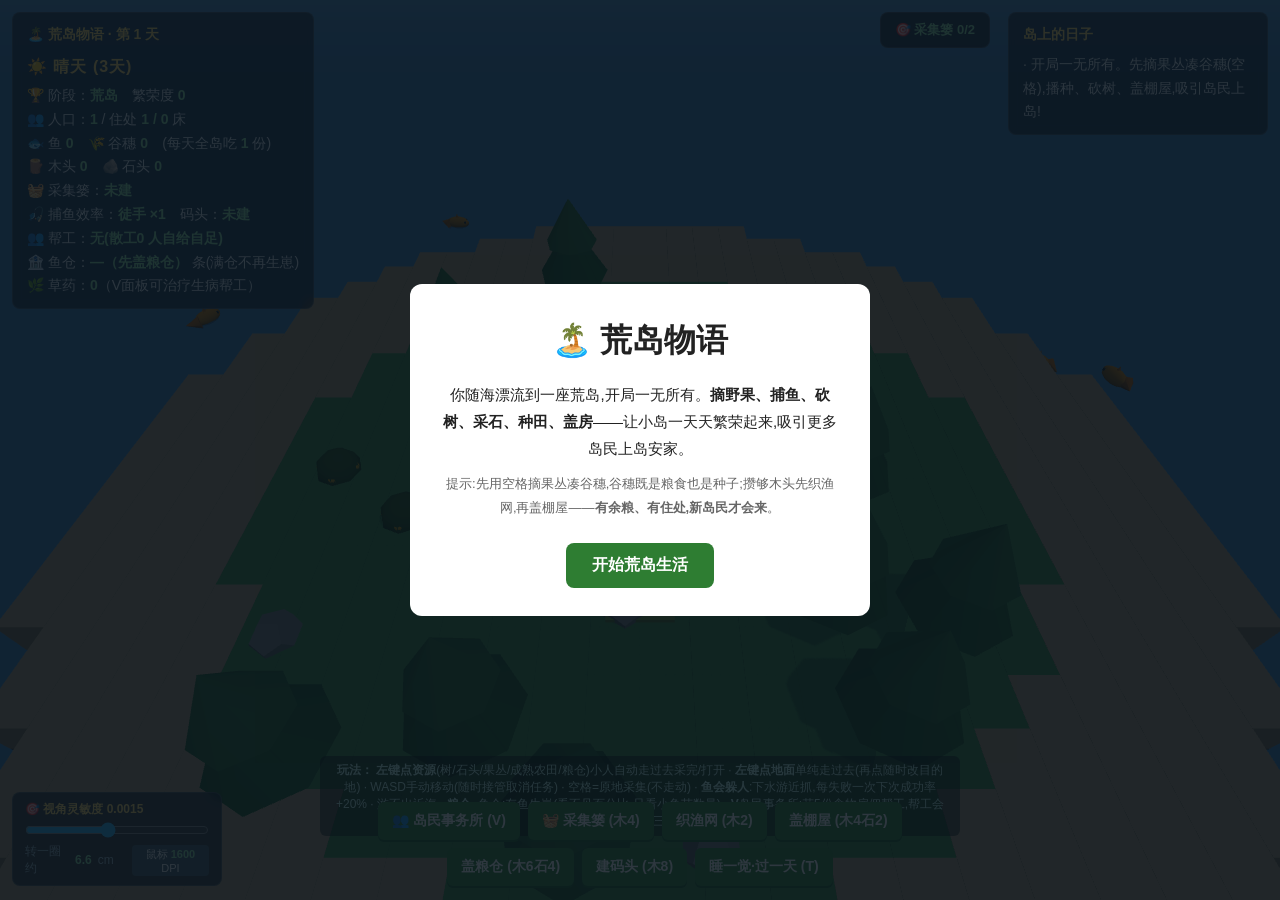
==== island-economy/index.html @ 410d133c "feat(P2): 冶炼系统+钢制工具+商船+效率倍率 - smeltIron():铁矿石1+木2→精炼铁1 - craftSteelTool():精炼铁2→钢制工具(钢斧/钢镐/钢锄) - buil" ====
<!DOCTYPE html>
<html lang="zh-CN" data-page-node-id="uyxpE35XHdngleNzmuBm0w">
<head data-page-node-id="c6QTFTGDN1YQwRLBaJmxjw">
  <meta charset="UTF-8" data-page-node-id="eoYrvE4d1H3pFWW1XKWWE3" />
  <meta name="viewport" content="width=device-width, initial-scale=1.0" data-page-node-id="ZfPKiRB8HWVICurpw5uVSY" />
  <title>荒岛物语 · 小岛养成</title>
  <link rel="stylesheet" href="./style.css" data-page-node-id="MeuStbSvvYtljhNbeNqvCf" />
  <script type="importmap">
  {
    "imports": {
      "three": "./vendor/three.module.js"
    }
  }
  </script>
</head>
<body data-page-node-id="25zAnwmyFNnLw564Z4aezJ">
  <div id="app" data-page-node-id="ybYbMwVtkrEk8MuvhRfeWJ"></div>

  <!-- 准星 -->
  <div id="crosshair" data-page-node-id="pL9DyzaEfBgqDQRH4RYxlq">+</div>

  <!-- 准星交互提示 -->
  <div id="prompt" data-page-node-id="6Osdzj1segw6hKDJUFm4vz"></div>

  <!-- 左上：状态 -->
  <div id="hud" data-page-node-id="9iVJO5zWar3GVr1piO63Q9">
    <div class="title" data-page-node-id="ztVAPMHyNIR1Ydi94kbwNe">🏝️ 荒岛物语 · 第 <span id="day" data-page-node-id="h8lsKcKrKgkJreYkICjfll">1</span> 天</div>
    <div class="row weather-row"><span id="weather">☀️ 晴天 (3天)</span></div>
    <div class="row" data-page-node-id="qZnVz9vQ9X8PALiKB7fBid">🏆 阶段：<b id="tier" data-page-node-id="SFKZgWLhSNCWrqSIMGwCc2">荒岛</b>　繁荣度 <b id="prosperity" data-page-node-id="Nx1dsQhFAHxOeH48akDnEB">0</b></div>
    <div class="row" data-page-node-id="58FVE1nXzScjstX5213RCD">👥 人口：<b id="pop" data-page-node-id="4WSGxugR2K7on4qVZNnUQH">1</b> / 住处 <b id="house" data-page-node-id="3ZB3b3etBeNXfcSRALYrk4">0</b> 床</div>
    <div class="row" data-page-node-id="a2B4KUFOaJVN9yNYikxA0O">🐟 鱼 <b id="fish" data-page-node-id="eiC4AdQjZiuwT9jJfHbDik">0</b>　🌾 谷穗 <b id="grain" data-page-node-id="AcNoOictNJGyuDLRmLzG9v">0</b>　(每天全岛吃 <b id="eats" data-page-node-id="biBLcgrTFou1Sku0yT63lh">1</b> 份)</div>
    <div class="row" data-page-node-id="lCoAC8CaoiBBWI81cXLTFr">🪵 木头 <b id="wood" data-page-node-id="GAzVdyk6LqxAZlHOcqbnmV">0</b>　🪨 石头 <b id="stone" data-page-node-id="wtohjxpgUTtwzd0wCCb4vf">0</b></div>
    <div class="row">🧺 采集篓：<b id="baskets">未建</b></div>
    <div class="row" data-page-node-id="RDJYIzs3byvAFTcRBZe7AI">🎣 捕鱼效率：<b id="net" data-page-node-id="XzeNt9gC7QT3YzHlMtzF2A">徒手 ×1</b>　码头：<b id="dock" data-page-node-id="hWzOAmMVqg0MMs1TrJ7VZc">未建</b></div>
    <div class="row" data-page-node-id="RPGo1LCAFM2m4crep3QC6H">👥 帮工：<b id="workers" data-page-node-id="pkGdfigk8OkbLRNRedBQCm">无</b></div>
    <div class="row" data-page-node-id="p5WyQQECQ49vHu0eaOm5SC">🏦 鱼仓：<b id="savings" data-page-node-id="ToUfB5rCVjKeoFDqPPP3kg">0</b> 条(满仓不再生崽)</div>
    <div class="row">🌿 草药：<b id="herbs">0</b>（V面板可治疗生病帮工）</div>
    <div class="row" id="ironInfo" style="display:none">⛏️ 碎片0/3 铁矿0</div>
  </div>

  <!-- 右上：日志 -->
  <div id="logbox" data-page-node-id="L6f1YS3rswFbDHQNbbjzxQ"><div class="title" data-page-node-id="AIMREiqJSPdtjAwmLyfIat">岛上的日子</div><div id="log" data-page-node-id="8a3jNRyW8Q2epBcfuKsuZh"></div></div>

  <!-- 目标追踪 -->
  <div id="goalPanel">
    <div id="goalCurrent" title="点击展开科技树">🎯 <span id="goalText">加载中...</span></div>
    <div id="goalTree" class="hidden"></div>
  </div>

  <!-- 岛民事务所(V) -->
  <div id="workerPanel" class="hidden" data-page-node-id="mC3L4N9H68oxlTnRXvCdG6">
    <div class="title" data-page-node-id="6Qy41OkA6AnIm2TEUugZGL">👥 岛民事务所</div>
    <div class="row" data-page-node-id="NF7qNUVL9dc8VhGKwFUAFM">人口 <b id="wpPop" data-page-node-id="22zebF2ZJpCGMRZ3Ta6ksp">1</b>　闲散岛民 <b id="wpIdle" data-page-node-id="Q9qqWS3RR6ZHF4Ro0UxawN">0</b></div>
    <div class="tip" data-page-node-id="Kb0FJRSN7D3TEFSUoQgq0r">安家费 5 份食物(鱼优先、谷穗可补)· 签约即上工<br data-page-node-id="StWh3AQEYuxhzvJy0asg0n">渔夫四六分成 / 农夫种收 4 田 / 樵夫矿工管饭换资源</div>
    <div id="wpHire" data-page-node-id="zuXqs97d0n2NWswDrJCDX4"></div>
    <div id="wpList" data-page-node-id="RuIwPK0qrmFDcHnP9zWiIC"></div>
  </div>

  <!-- 鱼仓面板(粮仓建成后可点开 / 空格对准粮仓也可) -->
  <div id="granaryPanel" class="hidden" data-page-node-id="iAxxkn520cqTLaNaPHZiG1">
    <div class="title" data-page-node-id="SgRCRgHTgrfRnVzE05BmbK">🏦 鱼仓</div>
    <div class="tip" data-page-node-id="Hu6o23mcKD5nTU4HQCzYwS">把鱼存进来,鱼仓会用小鱼崽报答你。<br data-page-node-id="yiAQytGPBlqYsLiXvjTdfl">岛上鱼少时生崽快,鱼多时慢——这是鱼仓的脾气。</div>
    <div class="gp-row" data-page-node-id="AjfAj6PQhdgsNYAbAOEfem"><span data-page-node-id="wpFGAANZDC74jYnrCdIhFA">📦 库存鱼</span><b id="gpFish" data-page-node-id="n78eqm3fmaIkCVykubZDKU">0</b></div>
    <div class="gp-row" data-page-node-id="4AdSVvbb3uDYkpSTwcSGpc"><span data-page-node-id="9DI2hxdIHOKFax6r0onSEq">🐟 仓内鱼</span><b id="gpSavings" data-page-node-id="TBfBLDOovQE4HrHzsvbwmp">0</b></div>
    <div class="gp-row" data-page-node-id="bIXuH4fAhdYAFJbcjNAuIx"><span data-page-node-id="HhJ5aKYxMLywR1kmkdUvUu">🌱 当前生崽速度</span><b id="gpRate" data-page-node-id="OI58InHByVGpG9qn45zkiY">20%</b>/天</div>
    <div class="gp-hint" id="gpHint" data-page-node-id="BC774JEFySZurRxXVN1fFR">🐟 鱼仓生崽正常,长期来看存鱼比吃鱼攒多</div>
    <input id="granaryInput" type="number" min="1" placeholder="数量" data-page-node-id="4D9Ya9zAsSzUHUvgh9GJIT" />
    <div class="gp-btns" data-page-node-id="HGXUdrklBidu8JTlffE0Rv">
      <button id="gpDeposit" class="gp-deposit" data-page-node-id="TIGdN4sVsYOq28DuYpLIkY">📥 存入</button>
      <button id="gpWithdraw" class="gp-withdraw" data-page-node-id="5PbFkQDUNg59vF0R7mDHQL">📤 取出</button>
      <button id="gpClose" data-page-node-id="O7UVvHngTWu3akkvj4dUo9">关闭 (Esc)</button>
    </div>
  </div>

  <!-- 底部：建造与过天 -->
  <div id="bar" data-page-node-id="pBx1eifuBDkijBw3rf419R">
    <button id="bWork" data-page-node-id="O26VNgVGAIsvZu1Hb4Le09">👥 岛民事务所 (V)</button>
    <button id="bBasket" title="每天自动采集1~2份野生根茎">🧺 采集篓 (木4)</button>
    <button id="bNet" data-page-node-id="hbYbJzXrYWkndV5P1ckoxX">织渔网 (木2)</button>
    <button id="bHut" data-page-node-id="dVeFMDE2KIJHtVILLTTUWQ">盖棚屋 (木4石2)</button>
    <button id="bGranary" data-page-node-id="AkJppXOQfRAiOPqpKgBi6c">盖粮仓 (木6石4)</button>
    <button id="bDock" data-page-node-id="dtXg4Xde2cwRULgWhu4LR4">建码头 (木8)</button>
    <button id="bBoat" style="display:none" title="木30石10">⛵ 造船</button>
    <button id="bDeepFish" style="display:none" title="深海钓鱼获取铁矿石碎片">🎣 深海钓鱼</button>
    <button id="bSail" style="display:none" title="WASD驾驶船探索大海,发现新岛屿">⛵ 出海探索</button>
    <button id="bWorkbench" style="display:none" title="木10石6铁3">🔨 工具台</button>
    <button id="bWell" style="display:none" title="石8铁2">💧 水井</button>
    <button id="bFurnace" style="display:none" title="石10铁5">🔥 冶炼炉</button>
    <button id="bSmelt" style="display:none" title="铁矿1+木2→精炼铁">🔥 冶炼</button>
    <button id="bTrader" style="display:none" title="精炼铁5木50">🚢 商船</button>
    <button id="bSteelTools" style="display:none" title="精炼铁2打造钢制工具">⚒️ 钢制工具</button>
    <button id="bDay" data-page-node-id="qsFqEba2uCA8PSgqCViCNs">睡一觉·过一天 (T)</button>
  </div>

  <!-- 左下：视角灵敏度 -->
  <div id="sensbox" data-page-node-id="91IdBfkhy2W5TFT7Doo9hN">
    <div class="srow" data-page-node-id="vWhqCeHCoBY8ofFd3XF0Mr">🎯 视角灵敏度 <b id="sensVal" data-page-node-id="NlFM03n780EBKekP4dlQ4Y">0.0015</b></div>
    <input id="sensSlider" type="range" min="3" max="30" step="1" value="15" data-page-node-id="nf0FWc1Y3XUhT4vWDFVOFJ" />
    <div class="stip" data-page-node-id="fguGpI14XnS5XhjZPsOkfG">转一圈约 <b id="sensCm" data-page-node-id="s8Mh0ep6lQFOMJgp8guxby">6.6</b> cm　<button id="sensDpiBtn" data-page-node-id="AEr05mqyul3o1ux7ueHmKB">鼠标 <b id="sensDpi" data-page-node-id="DxgFwF8LmYa29QA118DfEe">1600</b> DPI</button></div>
  </div>

  <!-- 帮助 -->
  <div id="help" data-page-node-id="FfPviSg8j8GJyqLiDE3vWF">
    <b data-page-node-id="km8vcfrQtpebhUUPeKoWBh">玩法：</b> <b data-page-node-id="YLcnP6QdybyUWfNAwNvxqX">左键点资源</b>(树/石头/果丛/成熟农田/粮仓)小人自动走过去采完/打开 · <b data-page-node-id="DB6DELTki5mbiTQetq8g2J">左键点地面</b>单纯走过去(再点随时改目的地) ·
    WASD手动移动(随时接管取消任务) · 空格=原地采集(不走动) ·
    <b data-page-node-id="4xjgMtYAlQWtHP4mS6zLiZ">鱼会躲人</b>:下水游近抓,每失败一次下次成功率+20% · 游不出近海 ·
    <b data-page-node-id="s8E15CdEMuM8kmM6pPsTuo">粮仓</b>=鱼仓:存鱼生崽(看不见百分比,只看小鱼苗数量) ·
    <b data-page-node-id="bcPWBSfuj6qkmE2Q098xOq">V</b>岛民事务所:花5份食物雇佣帮工,帮工会走到工作点干活 · C第三人称 · T过一天
  </div>

  <!-- 开场遮罩 -->
  <div id="overlay" data-page-node-id="350uAwC9JVygJ6x2CRJVIf">
    <div class="card" data-page-node-id="fDqKqD2W2xTp5ZNUv0DAtg">
      <h1 data-page-node-id="lOt3FJe2vEcRXloK7EdwiO">🏝️ 荒岛物语</h1>
      <p data-page-node-id="wsZU4wCYXBMTGUqA2KT3Ah">你随海漂流到一座荒岛,开局一无所有。<b data-page-node-id="UYNClXHtMdNcmjfDD5FOZ3">摘野果、捕鱼、砍树、采石、种田、盖房</b>——让小岛一天天繁荣起来,吸引更多岛民上岛安家。</p>
      <p class="small" data-page-node-id="JehhhPXPz4DbeOa551nIRw">提示:先用空格摘果丛凑谷穗,谷穗既是粮食也是种子;攒够木头先织渔网,再盖棚屋——<b data-page-node-id="mfhY6kAP7rQGKfiN5lVKxc">有余粮、有住处,新岛民才会来</b>。</p>
      <button id="startBtn" data-page-node-id="RXfdYHyz8h56PVbsdw55Tf">开始荒岛生活</button>
    </div>
  </div>

  <!-- 昼夜过渡动画 -->
  <div id="dayNightOverlay">
    <div id="dnMoon">🌙</div>
    <div id="dnZzz">💤 Z Z Z</div>
    <div id="dnSun">☀️</div>
    <div id="dnDayNum">第 1 天</div>
  </div>

  <!-- 触控设备控制 -->
  <div id="touchControls">
    <div id="joystickArea"><div id="joystickKnob"></div></div>
    <div id="touchBtns">
      <button id="tbAction" title="互动">✋</button>
      <button id="tbV" class="small" title="岛民事务所">👥</button>
      <button id="tbC" class="small" title="切换视角">🎥</button>
      <button id="tbT" class="small" title="过一天">💤</button>
    </div>
  </div>

  <script type="module" src="./src/main.js?v=36"></script>
</body>
</html>
---- island-economy/style.css ----
* { margin: 0; padding: 0; box-sizing: border-box; }
html, body { height: 100%; overflow: hidden; font-family: "Microsoft YaHei", sans-serif; }
#app { position: fixed; inset: 0; }
canvas { display: block; }

#crosshair {
  position: fixed; left: 50%; top: 50%; transform: translate(-50%, -50%);
  color: #fff; font-size: 24px; text-shadow: 0 0 3px #000; pointer-events: none; z-index: 5;
}

#prompt {
  position: fixed; left: 50%; top: 56%; transform: translateX(-50%);
  color: #ffe082; font-size: 15px; font-weight: bold; text-shadow: 0 1px 3px #000;
  pointer-events: none; z-index: 6;
}

#hud, #logbox {
  position: fixed; top: 12px; background: rgba(20, 30, 40, 0.72); color: #e8f0f5;
  padding: 10px 14px; border-radius: 8px; font-size: 14px; line-height: 1.7; z-index: 10;
  backdrop-filter: blur(4px); border: 1px solid rgba(255,255,255,0.12);
}
#hud { left: 12px; min-width: 240px; }
.weather-row { font-size: 16px; font-weight: bold; color: #ffd766; margin-bottom: 4px; letter-spacing: 1px; }
#logbox { right: 12px; width: 260px; }
.title { font-weight: bold; margin-bottom: 6px; color: #ffd766; }
.row b { color: #8fe3a0; }

#bar {
  position: fixed; bottom: 14px; left: 50%; transform: translateX(-50%);
  display: flex; gap: 8px; z-index: 10; flex-wrap: wrap; justify-content: center;
}
#bar button {
  background: #2e7d32; color: #fff; border: none; padding: 10px 14px; border-radius: 6px;
  font-size: 14px; cursor: pointer; font-weight: bold; box-shadow: 0 2px 0 #1b5e20;
}
#bar button:hover { background: #388e3c; }
#bar button:active { transform: translateY(2px); box-shadow: none; }

#help {
  position: fixed; bottom: 64px; left: 50%; transform: translateX(-50%);
  background: rgba(0,0,0,0.5); color: #cfe; font-size: 12px; padding: 6px 12px;
  border-radius: 6px; max-width: 92vw; text-align: center; z-index: 9;
}

#overlay {
  position: fixed; inset: 0; background: rgba(10,20,30,0.85); z-index: 50;
  display: flex; align-items: center; justify-content: center;
}
#overlay .card {
  background: #fff; color: #222; max-width: 460px; padding: 28px 32px; border-radius: 12px;
  text-align: center; line-height: 1.8;
}
#overlay h1 { margin-bottom: 12px; }
#overlay p { font-size: 15px; margin-bottom: 10px; }
#overlay .small { font-size: 13px; color: #666; }
#overlay button {
  margin-top: 14px; background: #2e7d32; color: #fff; border: none; padding: 12px 26px;
  border-radius: 8px; font-size: 16px; cursor: pointer; font-weight: bold;
}
#overlay.hidden { display: none; }

/* 视角灵敏度(左下) */
#sensbox {
  position: fixed; bottom: 14px; left: 12px; width: 210px;
  background: rgba(20, 30, 40, 0.78); color: #e8f0f5; padding: 8px 12px;
  border-radius: 8px; font-size: 12px; z-index: 10;
  backdrop-filter: blur(4px); border: 1px solid rgba(255,255,255,0.12);
}
#sensbox .srow { font-weight: bold; color: #ffd766; margin-bottom: 4px; }
#sensbox input[type=range] { width: 100%; cursor: pointer; accent-color: #29b6f6; }
#sensbox .stip { color: #9fb8c6; margin-top: 2px; display: flex; align-items: center; gap: 6px; }
#sensbox .stip b { color: #8fe3a0; }
#sensbox button {
  background: #455a64; color: #fff; border: none; padding: 2px 6px;
  border-radius: 4px; font-size: 11px; cursor: pointer;
}
#sensbox button:hover { background: #546e7a; }

/* 岛民事务所 */
#workerPanel {
  position: fixed; top: 285px; right: 12px; width: 260px;
  background: rgba(20, 30, 40, 0.82); color: #e8f0f5; padding: 10px 14px;
  border-radius: 8px; font-size: 13px; line-height: 1.7; z-index: 11;
  backdrop-filter: blur(4px); border: 1px solid rgba(255,255,255,0.12);
}
#workerPanel.hidden { display: none; }
#workerPanel .tip { color: #9fb8c6; font-size: 12px; margin: 4px 0 8px; }
#wpHire { display: grid; grid-template-columns: 1fr 1fr; gap: 6px; margin-bottom: 8px; }
#wpHire button {
  background: #1565c0; color: #fff; border: none; padding: 7px 4px; border-radius: 6px;
  font-size: 12px; cursor: pointer; font-weight: bold; display: flex; flex-direction: column; align-items: center; gap: 2px;
}
#wpHire button:hover:not(:disabled) { background: #1976d2; }
#wpHire button:disabled { background: #455a64; color: #90a4ae; cursor: not-allowed; }
#wpHire .cost { font-size: 11px; font-weight: normal; color: #bbdefb; }
#wpHire button:disabled .cost { color: #90a4ae; }
#wpList .wrow {
  display: flex; justify-content: space-between; align-items: center;
  padding: 3px 0; border-top: 1px dashed rgba(255,255,255,0.15);
}
#wpList .wrow button {
  background: #8d6e63; color: #fff; border: none; padding: 3px 10px;
  border-radius: 4px; font-size: 12px; cursor: pointer;
}
#wpList .wrow button:hover { background: #a1887f; }
#wpList .empty { color: #90a4ae; font-size: 12px; }

/* 鱼仓面板(居中弹窗,与岛民事务所风格统一但更大) */
#granaryPanel {
  position: fixed; top: 50%; left: 50%; transform: translate(-50%, -50%);
  width: 320px; background: rgba(20, 30, 40, 0.92); color: #e8f0f5;
  padding: 14px 18px; border-radius: 12px; font-size: 13px; line-height: 1.7;
  z-index: 20; backdrop-filter: blur(6px);
  border: 1px solid rgba(255,255,255,0.18);
  box-shadow: 0 8px 32px rgba(0,0,0,0.4);
}
#granaryPanel.hidden { display: none; }
#granaryPanel .tip { color: #9fb8c6; font-size: 12px; margin: 4px 0 12px; }
#granaryPanel .gp-row {
  display: flex; justify-content: space-between; align-items: center;
  padding: 4px 0; border-top: 1px dashed rgba(255,255,255,0.15);
}
#granaryPanel .gp-row:first-of-type { border-top: none; }
#granaryPanel .gp-row b { color: #ffd766; font-size: 15px; }
#granaryPanel .gp-hint {
  margin: 10px 0; padding: 6px 10px; background: rgba(255, 215, 102, 0.12);
  border-left: 3px solid #ffd766; border-radius: 4px; font-size: 12px; color: #ffe082;
}
#granaryPanel input[type=number] {
  width: 100%; padding: 8px 10px; margin: 8px 0 4px;
  background: rgba(255,255,255,0.08); color: #e8f0f5; border: 1px solid rgba(255,255,255,0.18);
  border-radius: 6px; font-size: 14px; box-sizing: border-box;
}
#granaryPanel input[type=number]:focus { outline: 2px solid #42a5f5; }
#granaryPanel .gp-btns { display: flex; gap: 6px; margin-top: 10px; }
#granaryPanel .gp-btns button {
  flex: 1; padding: 8px; border: none; border-radius: 6px;
  font-size: 13px; cursor: pointer; font-weight: bold;
}
#granaryPanel .gp-deposit { background: #1565c0; color: #fff; }
#granaryPanel .gp-deposit:hover { background: #1976d2; }
#granaryPanel .gp-withdraw { background: #ef6c00; color: #fff; }
#granaryPanel .gp-withdraw:hover { background: #f57c00; }
#granaryPanel #gpClose { background: #455a64; color: #fff; flex: 0 0 90px; }
#granaryPanel #gpClose:hover { background: #546e7a; }

/* ==================== 目标追踪 ==================== */
#goalPanel {
  position: fixed; top: 12px; right: 290px;
  background: rgba(20, 30, 40, 0.85); color: #e8f0f5;
  padding: 8px 14px; border-radius: 8px; font-size: 13px; z-index: 10;
  backdrop-filter: blur(4px); border: 1px solid rgba(255,255,255,0.12);
  max-width: 220px; cursor: pointer;
}
#goalPanel:hover { border-color: rgba(255,215,102,0.5); }
#goalCurrent { font-weight: bold; color: #ffd766; }
#goalCurrent span { color: #8fe3a0; }
#goalTree {
  margin-top: 8px; padding-top: 8px; border-top: 1px dashed rgba(255,255,255,0.15);
  max-height: 300px; overflow-y: auto;
}
#goalTree.hidden { display: none; }
.tech-node {
  display: flex; justify-content: space-between; align-items: center;
  padding: 4px 0; font-size: 12px; gap: 8px;
}
.tech-node .tech-name { font-weight: bold; min-width: 60px; }
.tech-node .tech-desc { color: #9fb8c6; flex: 1; }
.tech-node .tech-status { font-size: 11px; min-width: 50px; text-align: right; }
.tech-done { color: #8fe3a0; }
.tech-active { color: #ffd766; }
.tech-locked { color: #546e7a; }
.tech-phase { font-size: 10px; color: #546e7a; margin-top: 6px; padding-top: 4px; border-top: 1px solid rgba(255,255,255,0.05); }

/* ==================== 昼夜过渡动画 ==================== */
#dayNightOverlay {
  position: fixed; inset: 0; z-index: 100;
  background: #000; opacity: 0; pointer-events: none;
  display: none; align-items: center; justify-content: center;
  flex-direction: column; gap: 10px;
}
#dayNightOverlay.active { opacity: 1; pointer-events: auto; }
#dayNightOverlay.brighten { opacity: 0; transition: opacity 1.2s ease-in-out; }

#dnMoon {
  font-size: 80px; opacity: 0;
  animation: none;
  filter: drop-shadow(0 0 20px rgba(255,255,150,0.6));
}
#dnMoon.show {
  animation: moonRise 1s ease-out forwards;
}
@keyframes moonRise {
  0% { opacity: 0; transform: translateY(60px) scale(0.5); }
  100% { opacity: 1; transform: translateY(0) scale(1); }
}

#dnZzz {
  font-size: 36px; color: #fff; opacity: 0;
  letter-spacing: 8px; font-weight: bold;
  text-shadow: 0 0 10px rgba(255,255,255,0.5);
}
#dnZzz.show {
  animation: zzzFloat 1.2s ease-in-out infinite;
}
@keyframes zzzFloat {
  0% { opacity: 0.5; transform: translateY(0); }
  50% { opacity: 1; transform: translateY(-15px); }
  100% { opacity: 0.5; transform: translateY(0); }
}

#dnSun {
  font-size: 80px; opacity: 0;
  filter: drop-shadow(0 0 30px rgba(255,200,50,0.8));
}
#dnSun.show {
  animation: sunRise 1.2s ease-out forwards;
}
@keyframes sunRise {
  0% { opacity: 0; transform: translateY(80px) scale(0.3); }
  60% { opacity: 1; transform: translateY(-10px) scale(1.1); }
  100% { opacity: 1; transform: translateY(0) scale(1); }
}

#dnDayNum {
  font-size: 28px; color: #ffd766; font-weight: bold; opacity: 0;
  text-shadow: 0 2px 8px rgba(0,0,0,0.8);
}
#dnDayNum.show {
  animation: dayFade 1.5s ease-in-out forwards;
}
@keyframes dayFade {
  0% { opacity: 0; transform: scale(0.8); }
  30% { opacity: 1; transform: scale(1.05); }
  70% { opacity: 1; transform: scale(1); }
  100% { opacity: 0; transform: scale(0.95) translateY(-20px); }
}

/* ==================== 触控设备 ==================== */
#touchControls { display: none; }

/* 虚拟摇杆 */
#joystickArea {
  position: fixed; bottom: 20px; left: 20px;
  width: 120px; height: 120px; border-radius: 50%;
  background: rgba(255,255,255,0.15); border: 2px solid rgba(255,255,255,0.3);
  z-index: 30; touch-action: none;
}
#joystickKnob {
  position: absolute; width: 50px; height: 50px; border-radius: 50%;
  background: rgba(255,255,255,0.5); border: 2px solid rgba(255,255,255,0.7);
  top: 50%; left: 50%; transform: translate(-50%, -50%);
  pointer-events: none; transition: none;
}

/* 触控动作按钮 */
#touchBtns {
  position: fixed; bottom: 20px; right: 20px;
  display: flex; flex-direction: column; gap: 10px; z-index: 30;
}
#touchBtns button {
  width: 64px; height: 64px; border-radius: 50%; border: 2px solid rgba(255,255,255,0.4);
  background: rgba(46,125,50,0.7); color: #fff; font-size: 22px; font-weight: bold;
  touch-action: none; user-select: none; -webkit-user-select: none;
  display: flex; align-items: center; justify-content: center;
}
#touchBtns button:active { background: rgba(46,125,50,1); transform: scale(0.92); }
#touchBtns button.small { width: 50px; height: 50px; font-size: 16px; background: rgba(69,90,100,0.7); }

/* 移动端布局调整 */
@media (max-width: 768px) {
  #hud { font-size: 12px; padding: 6px 10px; min-width: 180px; top: 8px; left: 8px; }
  #hud .row { line-height: 1.5; }
  #logbox { width: 180px; font-size: 11px; top: 8px; right: 8px; padding: 6px 8px; max-height: 120px; overflow-y: auto; }
  #goalPanel { right: 8px; top: 140px; max-width: 180px; font-size: 12px; }
  #bar { bottom: 8px; gap: 4px; }
  #bar button { padding: 8px 10px; font-size: 12px; }
  #help { font-size: 10px; bottom: 50px; padding: 4px 8px; }
  #sensbox { display: none; }
  #overlay .card { max-width: 90vw; padding: 20px; }
  #overlay .card h1 { font-size: 22px; }
  #overlay .card p { font-size: 13px; }
  #crosshair { font-size: 18px; }
  #prompt { font-size: 12px; top: 52%; }
  #granaryPanel { width: 280px; padding: 10px 14px; }
  #workerPanel { width: 220px; top: 200px; }
  #touchControls { display: block; }
  #bar { display: none; }
}

@media (max-width: 480px) {
  #hud { font-size: 11px; min-width: 150px; }
  #logbox { width: 150px; font-size: 10px; }
  #bar button { padding: 6px 8px; font-size: 11px; }
  #overlay .card { padding: 16px; }
}

/* 平板横屏 */
@media (min-width: 769px) and (max-width: 1024px) and (orientation: landscape) {
  #touchControls { display: block; }
  #bar { display: none; }
}
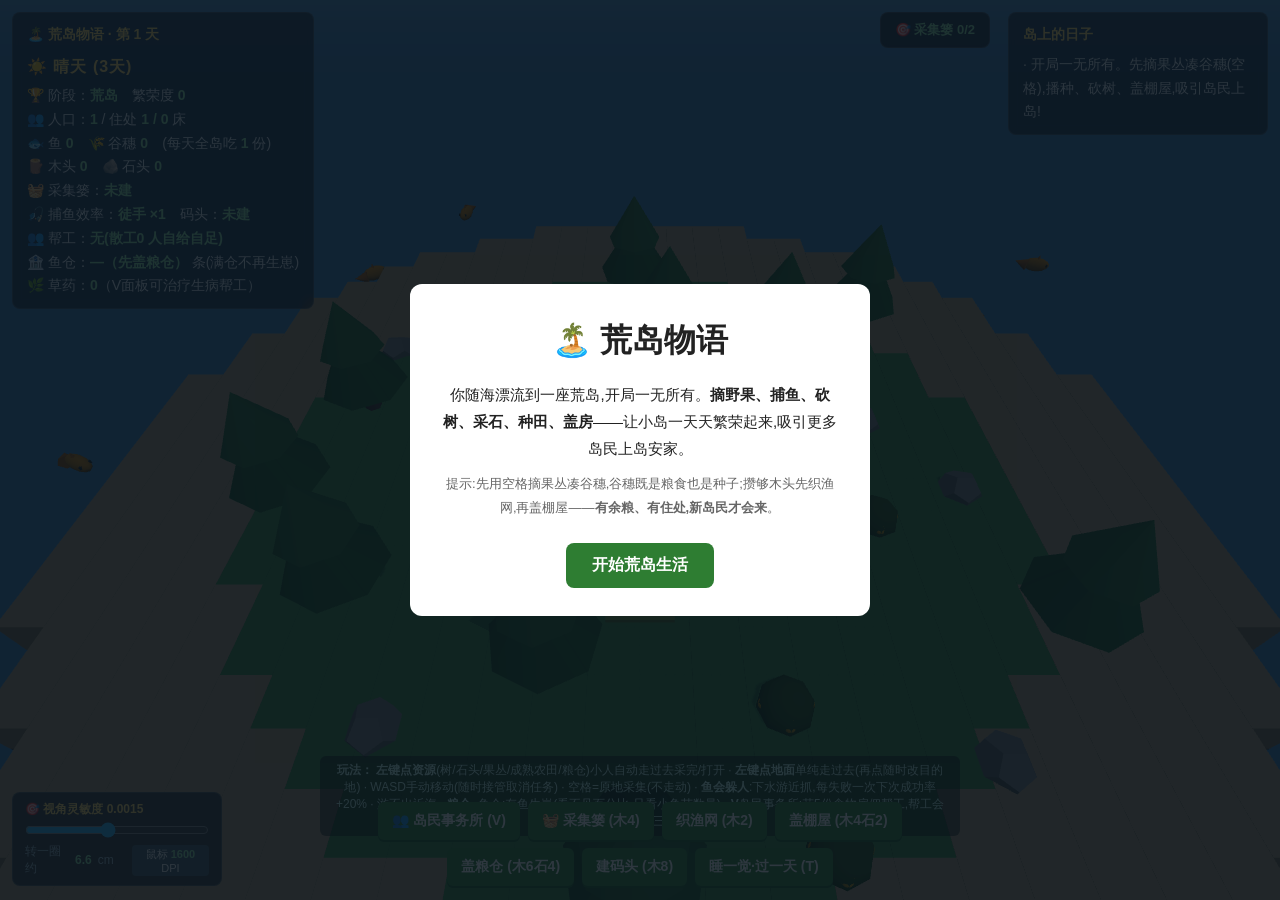
==== commit 4713e521: "feat(P2): 快速旅行+岛屿特产+航海动画 - ISLAND_DATA:3个岛屿信息(名称/描述/特产/需求) - arriveIsland():到达岛屿给予特产(热带岛香料+水果,火山岛铜矿," ====
--- a/island-economy/index.html
+++ b/island-economy/index.html
@@ -89,6 +89,9 @@
     <button id="bSmelt" style="display:none" title="铁矿1+木2→精炼铁">🔥 冶炼</button>
     <button id="bTrader" style="display:none" title="精炼铁5木50">🚢 商船</button>
     <button id="bSteelTools" style="display:none" title="精炼铁2打造钢制工具">⚒️ 钢制工具</button>
+    <button id="bTravelTropical" class="travel-btn" style="display:none">🌴 前往热带岛</button>
+    <button id="bTravelVolcano" class="travel-btn" style="display:none">🌋 前往火山岛</button>
+    <button id="bTravelSnow" class="travel-btn" style="display:none">🏔️ 前往冰雪岛</button>
     <button id="bDay" data-page-node-id="qsFqEba2uCA8PSgqCViCNs">睡一觉·过一天 (T)</button>
   </div>
 
@@ -126,6 +129,11 @@
     <div id="dnDayNum">第 1 天</div>
   </div>
 
+  <!-- 航海动画 -->
+  <div id="sailOverlay">
+    <div id="sailText">⛵ 航行中...</div>
+  </div>
+
   <!-- 触控设备控制 -->
   <div id="touchControls">
     <div id="joystickArea"><div id="joystickKnob"></div></div>
@@ -137,6 +145,6 @@
     </div>
   </div>
 
-  <script type="module" src="./src/main.js?v=36"></script>
+  <script type="module" src="./src/main.js?v=37"></script>
 </body>
 </html>
--- a/island-economy/style.css
+++ b/island-economy/style.css
@@ -235,6 +235,24 @@
   70% { opacity: 1; transform: scale(1); }
   100% { opacity: 0; transform: scale(0.95) translateY(-20px); }
 }
+
+/* ==================== 航海动画 ==================== */
+#sailOverlay {
+  position: fixed; inset: 0; z-index: 200;
+  background: linear-gradient(180deg, #0a1628 0%, #1a3a5c 40%, #1565c0 100%);
+  display: none; align-items: center; justify-content: center; flex-direction: column; gap: 16px;
+}
+#sailOverlay.active { display: flex; }
+#sailText {
+  font-size: 28px; color: #fff; font-weight: bold;
+  text-shadow: 0 2px 10px rgba(0,0,0,0.5);
+  animation: sailPulse 1.5s ease-in-out infinite;
+}
+@keyframes sailPulse {
+  0%,100% { opacity: 0.7; transform: scale(1); }
+  50% { opacity: 1; transform: scale(1.05); }
+}
+.travel-btn { background: #0d47a1 !important; border: 1px solid #42a5f5 !important; }
 
 /* ==================== 触控设备 ==================== */
 #touchControls { display: none; }
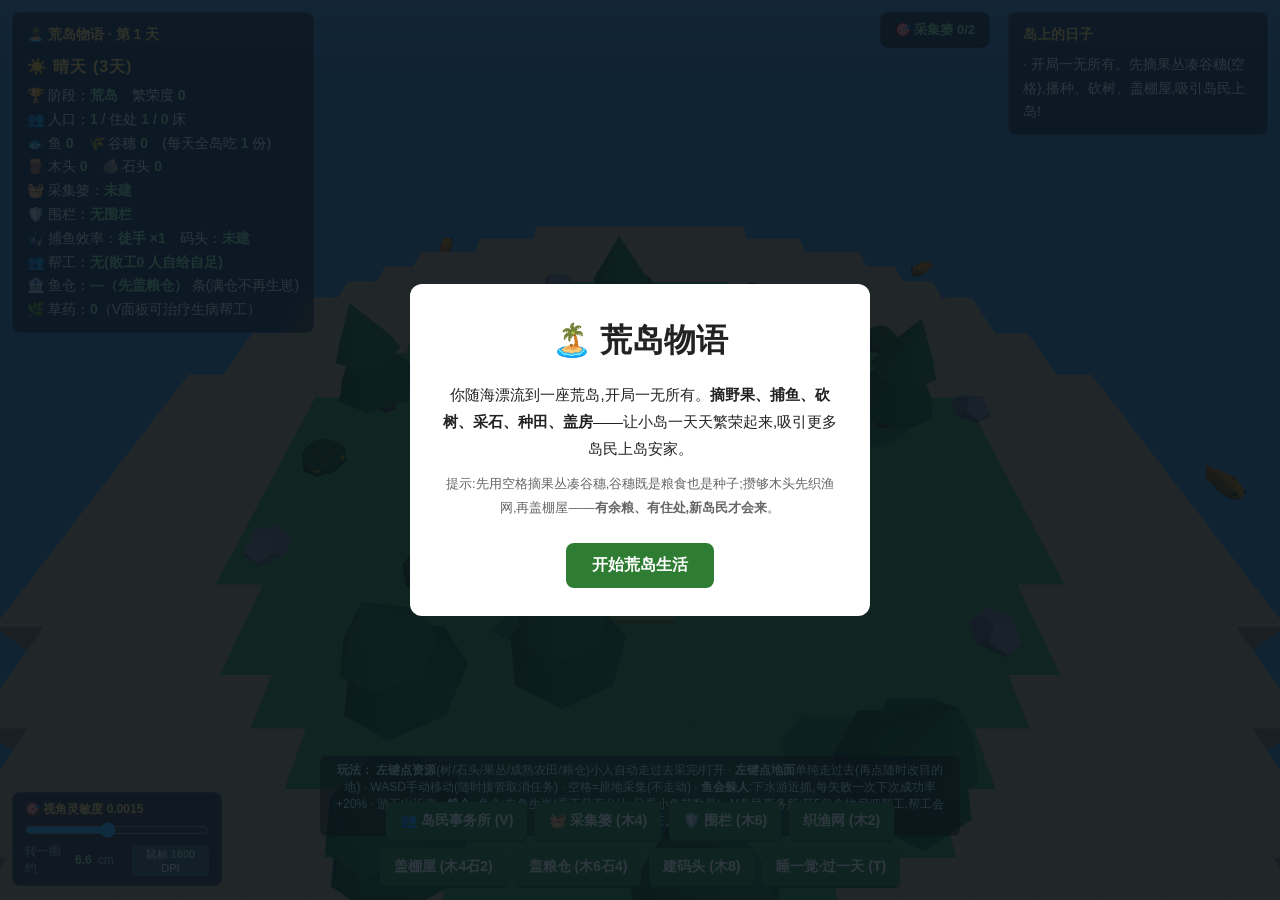
==== commit f98e75e9: "feat(P2): 野猪偷作物事件+围栏防御 - CFG新增:FENCE_COST(木6)/PIG_EVENT_CHANCE(30%)/PIG_EAT_DAYS(1-2天) - newGame新增:f" ====
--- a/island-economy/index.html
+++ b/island-economy/index.html
@@ -31,6 +31,7 @@
     <div class="row" data-page-node-id="a2B4KUFOaJVN9yNYikxA0O">🐟 鱼 <b id="fish" data-page-node-id="eiC4AdQjZiuwT9jJfHbDik">0</b>　🌾 谷穗 <b id="grain" data-page-node-id="AcNoOictNJGyuDLRmLzG9v">0</b>　(每天全岛吃 <b id="eats" data-page-node-id="biBLcgrTFou1Sku0yT63lh">1</b> 份)</div>
     <div class="row" data-page-node-id="lCoAC8CaoiBBWI81cXLTFr">🪵 木头 <b id="wood" data-page-node-id="GAzVdyk6LqxAZlHOcqbnmV">0</b>　🪨 石头 <b id="stone" data-page-node-id="wtohjxpgUTtwzd0wCCb4vf">0</b></div>
     <div class="row">🧺 采集篓：<b id="baskets">未建</b></div>
+    <div class="row">🛡️ 围栏：<b id="fenceInfo">无围栏</b></div>
     <div class="row" data-page-node-id="RDJYIzs3byvAFTcRBZe7AI">🎣 捕鱼效率：<b id="net" data-page-node-id="XzeNt9gC7QT3YzHlMtzF2A">徒手 ×1</b>　码头：<b id="dock" data-page-node-id="hWzOAmMVqg0MMs1TrJ7VZc">未建</b></div>
     <div class="row" data-page-node-id="RPGo1LCAFM2m4crep3QC6H">👥 帮工：<b id="workers" data-page-node-id="pkGdfigk8OkbLRNRedBQCm">无</b></div>
     <div class="row" data-page-node-id="p5WyQQECQ49vHu0eaOm5SC">🏦 鱼仓：<b id="savings" data-page-node-id="ToUfB5rCVjKeoFDqPPP3kg">0</b> 条(满仓不再生崽)</div>
@@ -76,6 +77,7 @@
   <div id="bar" data-page-node-id="pBx1eifuBDkijBw3rf419R">
     <button id="bWork" data-page-node-id="O26VNgVGAIsvZu1Hb4Le09">👥 岛民事务所 (V)</button>
     <button id="bBasket" title="每天自动采集1~2份野生根茎">🧺 采集篓 (木4)</button>
+    <button id="bFence" title="保护农田不受野猪侵害">🛡️ 围栏 (木6)</button>
     <button id="bNet" data-page-node-id="hbYbJzXrYWkndV5P1ckoxX">织渔网 (木2)</button>
     <button id="bHut" data-page-node-id="dVeFMDE2KIJHtVILLTTUWQ">盖棚屋 (木4石2)</button>
     <button id="bGranary" data-page-node-id="AkJppXOQfRAiOPqpKgBi6c">盖粮仓 (木6石4)</button>
@@ -145,6 +147,6 @@
     </div>
   </div>
 
-  <script type="module" src="./src/main.js?v=37"></script>
+  <script type="module" src="./src/main.js?v=38"></script>
 </body>
 </html>
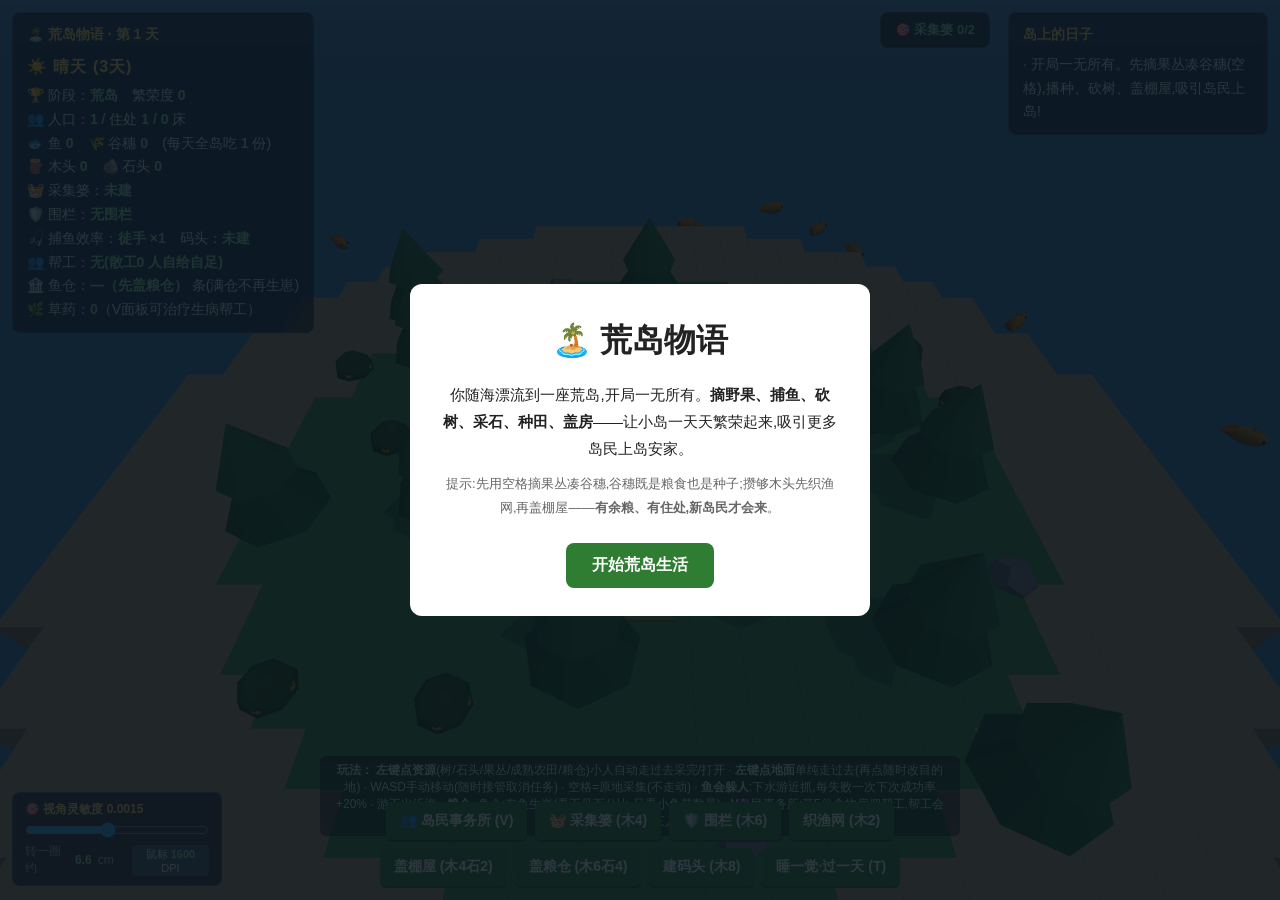
==== commit 0c5866da: "feat(P3): 热带岛独立场景+土著贸易系统 - 热带岛3D场景:绿色草地+沙滩环+椰子树+土著小屋+土著NPC+海水环绕 - enterIslandScene():靠近岛屿按E进入独立场景 - " ====
--- a/island-economy/index.html
+++ b/island-economy/index.html
@@ -147,6 +147,6 @@
     </div>
   </div>
 
-  <script type="module" src="./src/main.js?v=38"></script>
+  <script type="module" src="./src/main.js?v=39"></script>
 </body>
 </html>
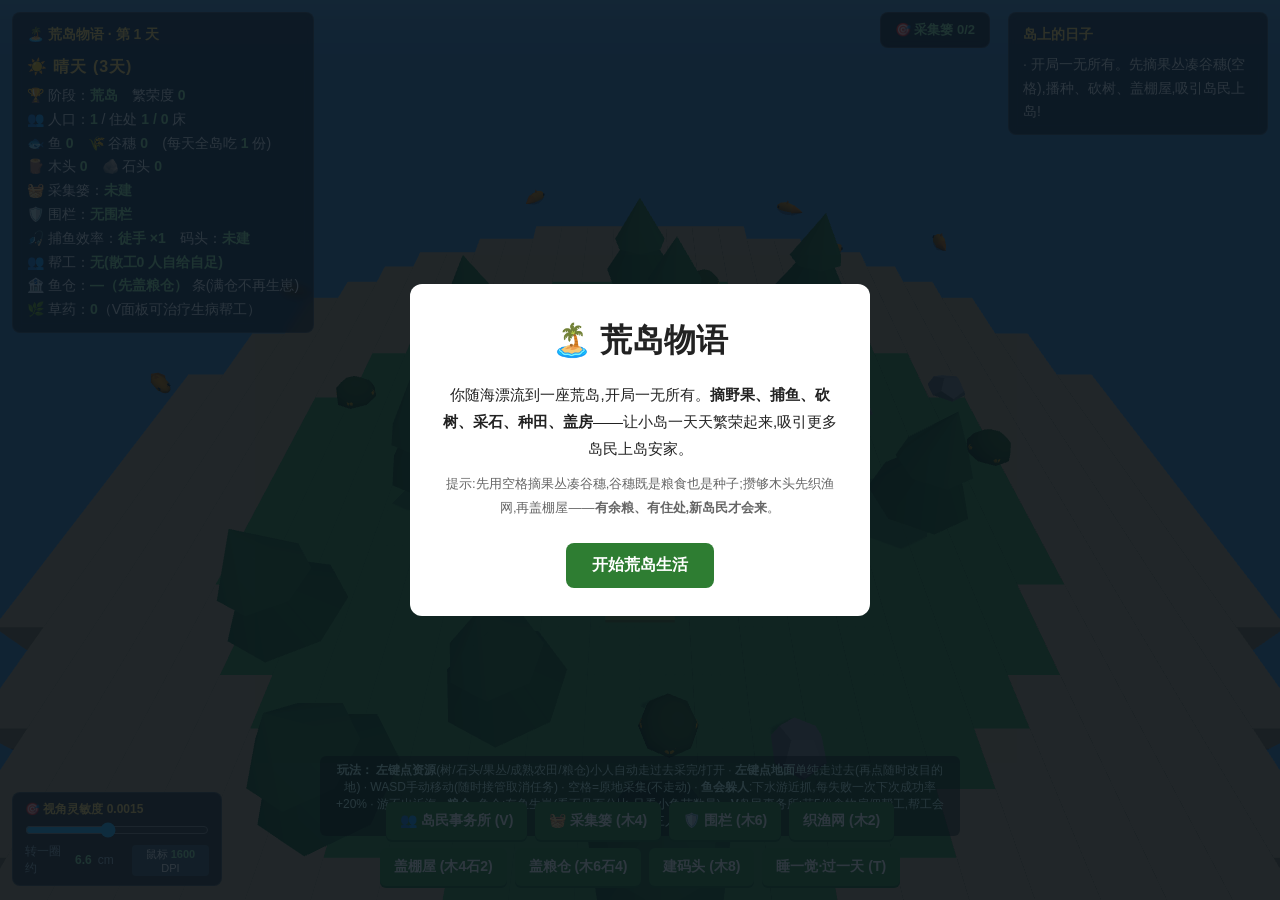
==== commit 5d031822: "feat(P3): 火山岛+冰雪岛独立场景 - 火山岛场景:暗红地面+火山锥+岩浆发光+温泉蓝池+灰色矿脉+矿工NPC - 冰雪山岛场景:雪地+3座雪山+冰湖+冰块+黑色煤矿+猎人NPC - isla" ====
--- a/island-economy/index.html
+++ b/island-economy/index.html
@@ -147,6 +147,6 @@
     </div>
   </div>
 
-  <script type="module" src="./src/main.js?v=39"></script>
+  <script type="module" src="./src/main.js?v=40"></script>
 </body>
 </html>
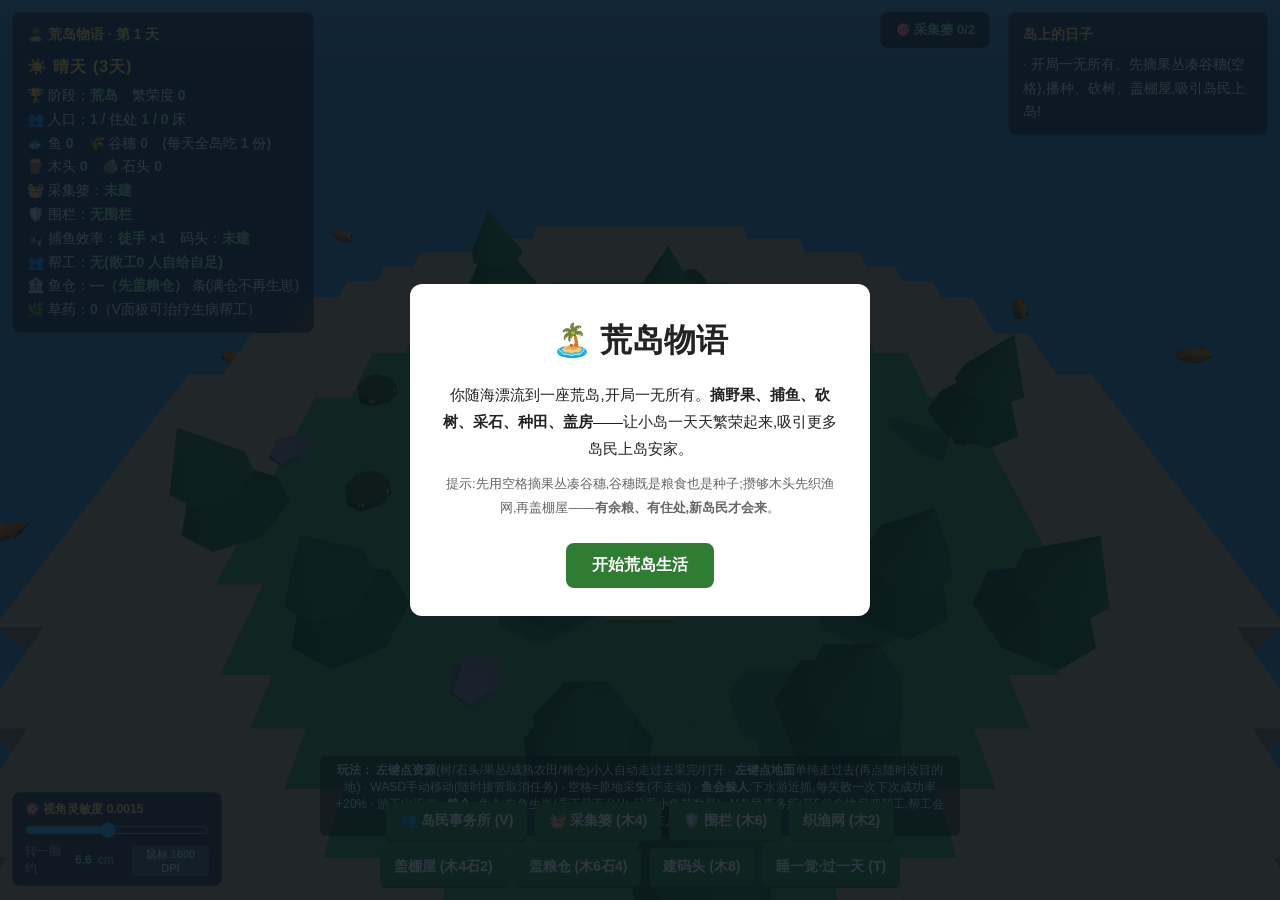
==== commit 05dd330b: "fix: 造船3D模型+围栏栅栏+出海错误处理 - spawnMainBoat():造船后在码头旁显示船3D模型(船身+桅杆+帆) - spawnFenceModels():围栏建造后在田边显示木栅栏" ====
--- a/island-economy/index.html
+++ b/island-economy/index.html
@@ -147,6 +147,6 @@
     </div>
   </div>
 
-  <script type="module" src="./src/main.js?v=40"></script>
+  <script type="module" src="./src/main.js?v=41"></script>
 </body>
 </html>
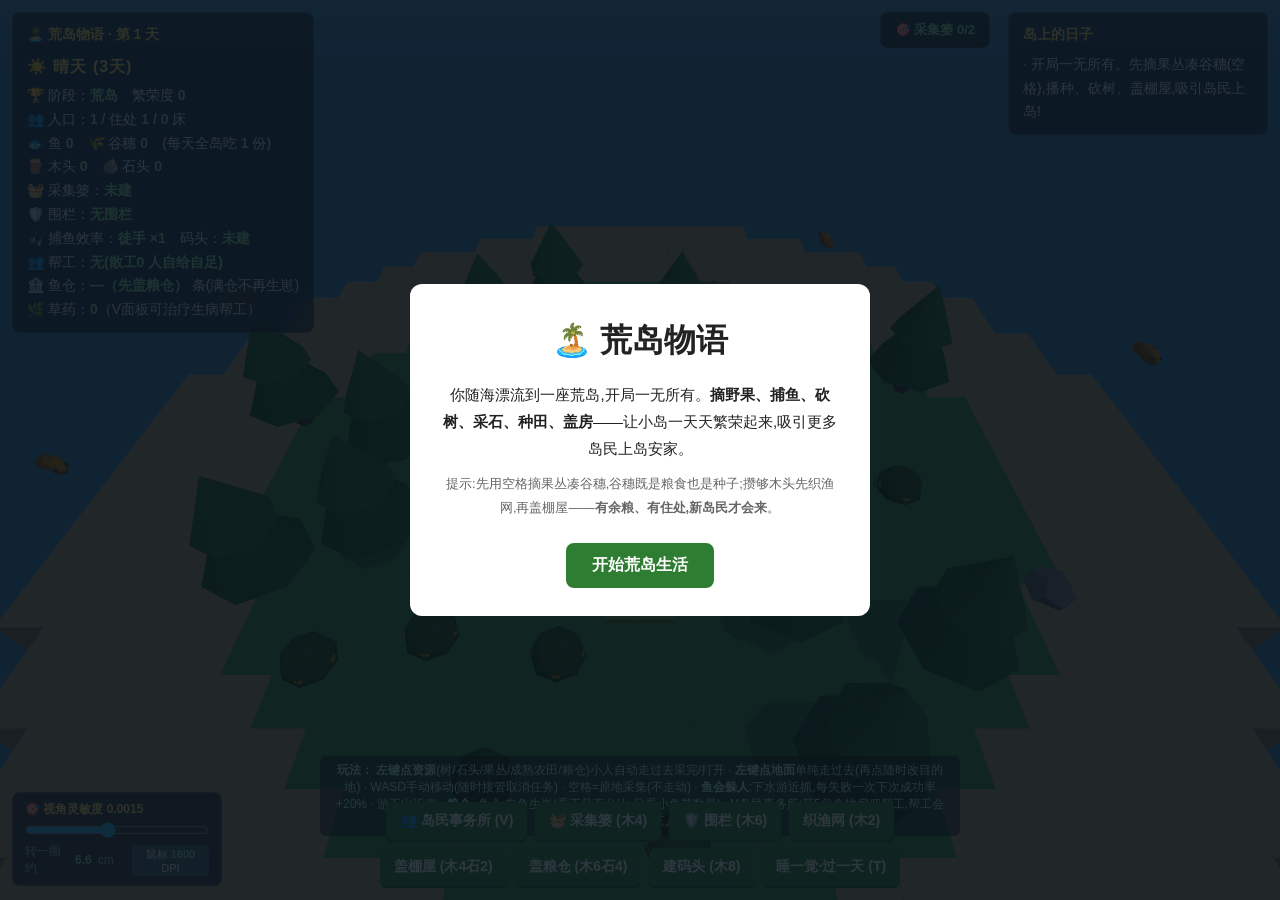
==== commit aac9c998: "fix: 补充导入 foodTotal" ====
--- a/island-economy/index.html
+++ b/island-economy/index.html
@@ -147,6 +147,6 @@
     </div>
   </div>
 
-  <script type="module" src="./src/main.js?v=41"></script>
+  <script type="module" src="./src/main.js?v=42"></script>
 </body>
 </html>
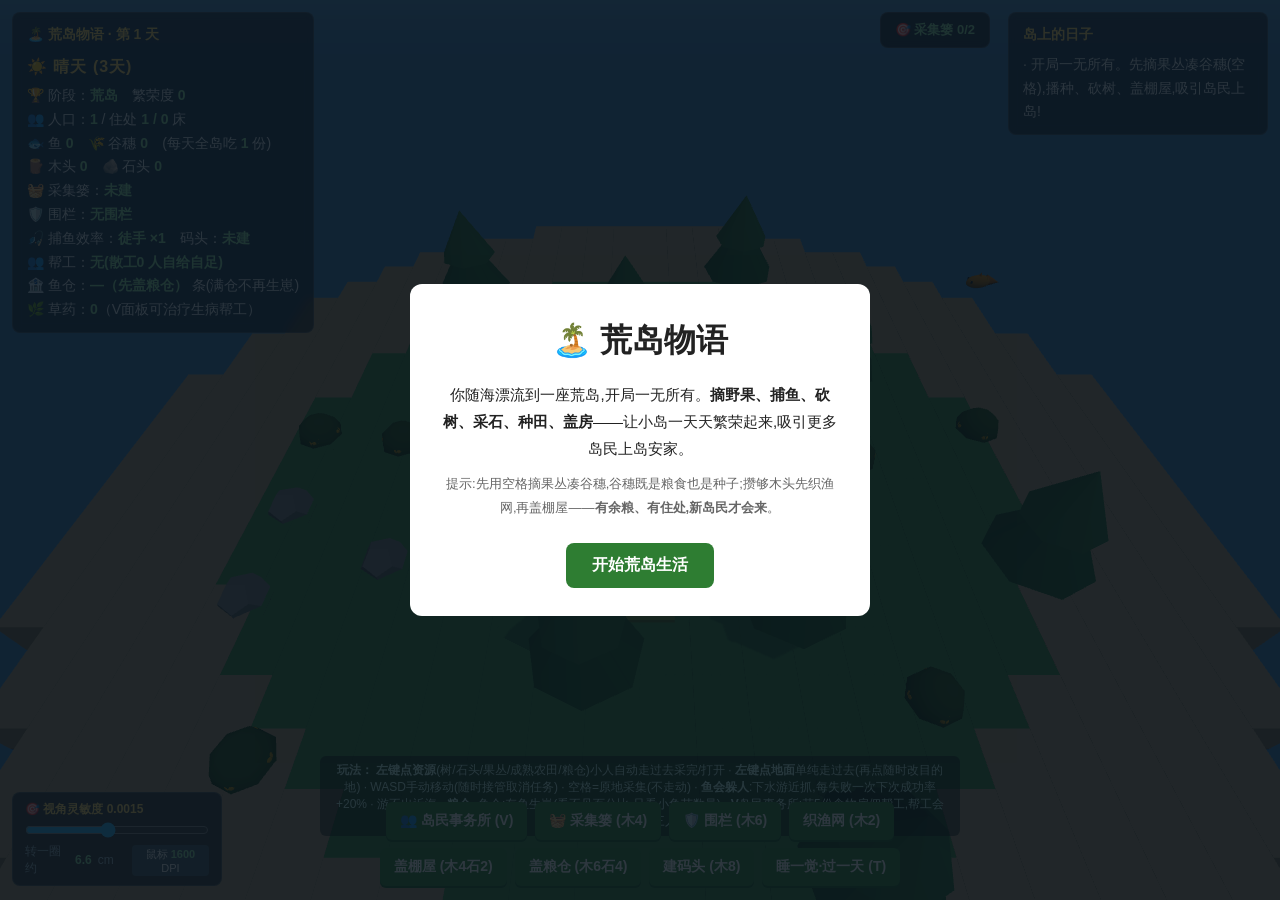
==== commit b47a3bf3: "improve: 精细化船模型+完全围住围栏 船模型(主岛+大海统一): - V形船底龙骨 - 左右船舷板(带阴影) - 船头尖角(锥形) - 船尾板 - 甲板 - 桅杆+三角帆+横杆 - 3根绳索 " ====
--- a/island-economy/index.html
+++ b/island-economy/index.html
@@ -147,6 +147,6 @@
     </div>
   </div>
 
-  <script type="module" src="./src/main.js?v=42"></script>
+  <script type="module" src="./src/main.js?v=43"></script>
 </body>
 </html>
